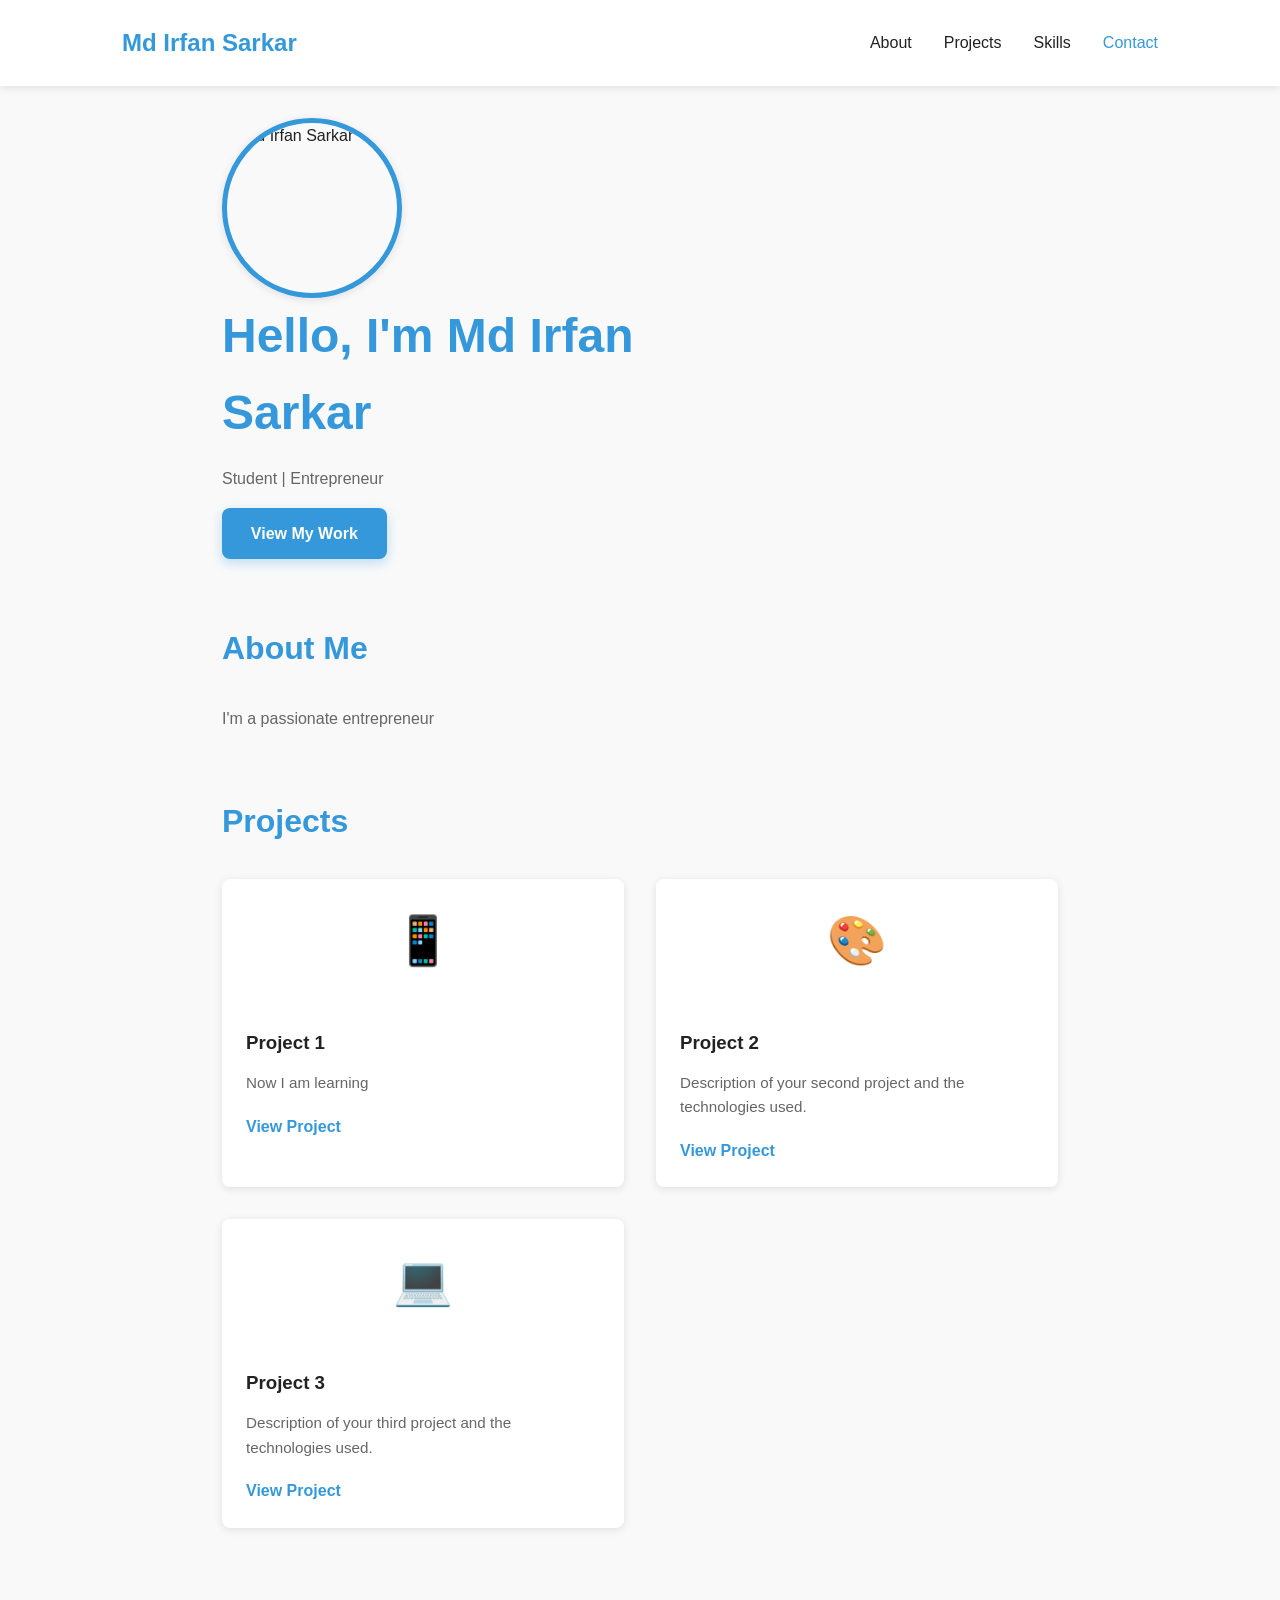
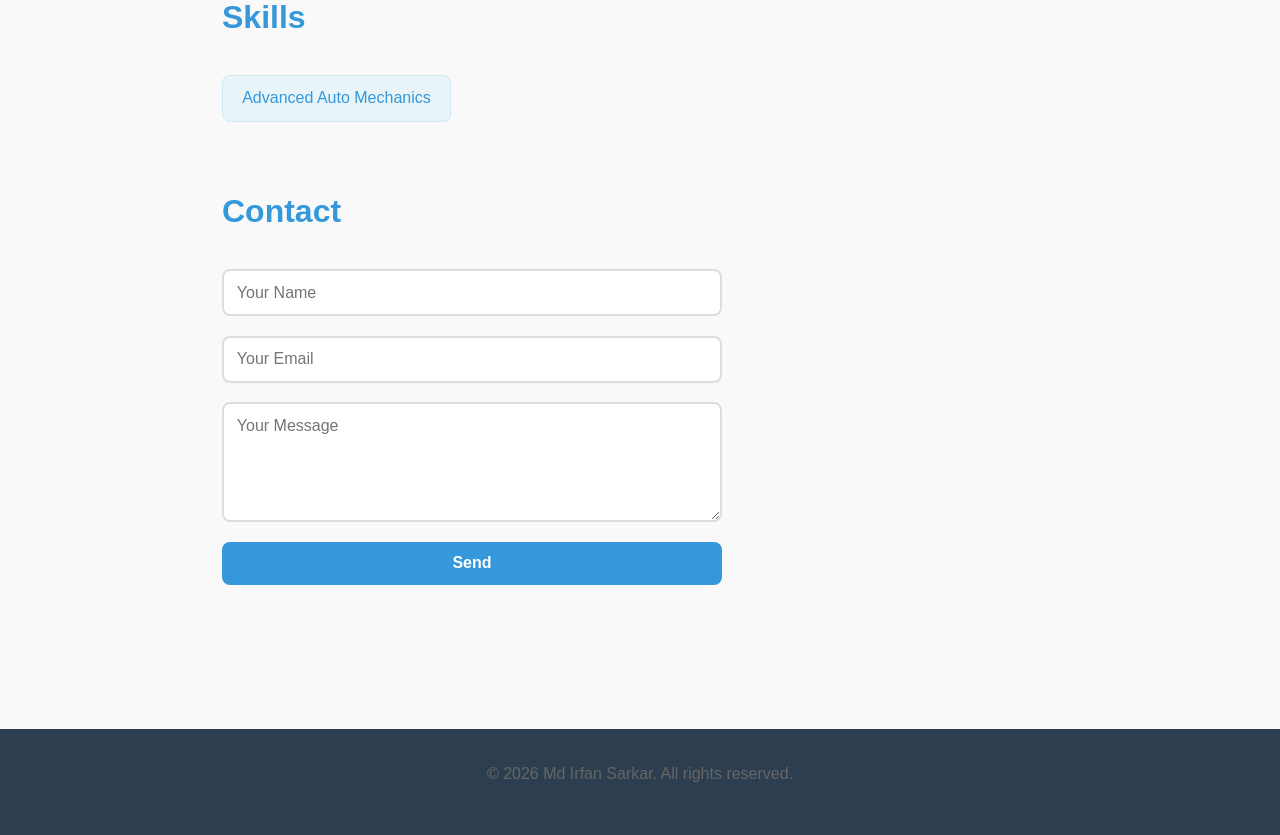
==== index.html @ 59dd5b30 "Fix image source URL in index.html" ====
<!DOCTYPE html>
<html lang="en">
<head>
    <meta charset="UTF-8">
    <meta name="viewport" content="width=device-width, initial-scale=1.0">
    <title>Md Irfan Sarkar | Portfolio</title>
    <link rel="stylesheet" href="style.css">
</head>
<body>
    <header>
        <nav>
            <div class="logo">Md Irfan Sarkar</div>
            <ul>
                <li><a href="#about">About</a></li>
                <li><a href="#projects">Projects</a></li>
                <li><a href="skills.html">Skills</a></li>
                <li><a href="#contact">Contact</a></li>
            </ul>
        </nav>
    </header>

    <main>
        <section class="hero-container">
    
    <div class="profile-img-box">
        <img src="https://github.com/md-irfansarkar/My-portfolio-/issues/2#issue-4520841833" alt="Md Irfan Sarkar" class="profile-pic">
    </div>

    <div class="hero-content">
        <h1>Hello, I'm Md Irfan Sarkar</h1>
        <p class="subtitle">Student | Entrepreneur</p>
        <a href="#" class="cta-btn">View My Work</a>
    </div>

</section>
        <section id="about">
            <h2>About Me</h2>
            <p>I'm a passionate entrepreneur</p>
        </section>

        <section id="projects">
            <h2>Projects</h2>
            <div class="project-list">
                <div class="project-card">
                    <div class="project-image">📱</div>
                    <h3>Project 1</h3>
                    <p>Now I am learning</p>
                    <a href="#" target="_blank">View Project</a>
                </div>
                <div class="project-card">
                    <div class="project-image">🎨</div>
                    <h3>Project 2</h3>
                    <p>Description of your second project and the technologies used.</p>
                    <a href="#" target="_blank">View Project</a>
                </div>
                <div class="project-card">
                    <div class="project-image">💻</div>
                    <h3>Project 3</h3>
                    <p>Description of your third project and the technologies used.</p>
                    <a href="#" target="_blank">View Project</a>
                </div>
            </div>
        </section>

        <section id="skills">
            <h2>Skills</h2>
            <ul class="skills-list">
                <li>Advanced Auto Mechanics</li>
            </ul>
        </section>

        <section id="contact">
            <h2>Contact</h2>
            <form id="contactForm">
                <input type="text" name="name" placeholder="Your Name" required />
                <input type="email" name="email" placeholder="Your Email" required />
                <textarea name="message" placeholder="Your Message" required></textarea>
                <button type="submit">Send</button>
            </form>
            <div id="formMessage"></div>
        </section>
    </main>

    <footer>
        <p>&copy; 2026 Md Irfan Sarkar. All rights reserved.</p>
    </footer>
    <script src="script.js"></script>
</body>
  </html>
---- style.css ----
:root {
    --accent: #3498db;
    --accent-dark: #217dbb;
    --bg: #f9f9f9;
    --text: #222;
    --text-light: #666;
    --border-radius: 8px;
    --shadow: 0 2px 8px rgba(0, 0, 0, 0.1);
}

* {
    margin: 0;
    padding: 0;
    box-sizing: border-box;
}

body {
    font-family: 'Segoe UI', Tahoma, Geneva, Verdana, sans-serif;
    color: var(--text);
    background: var(--bg);
    line-height: 1.6;
}

header {
    background: #fff;
    box-shadow: var(--shadow);
    position: sticky;
    top: 0;
    z-index: 999;
}

nav {
    display: flex;
    justify-content: space-between;
    align-items: center;
    max-width: 1100px;
    margin: 0 auto;
    padding: 1.5em 2em;
}

.logo {
    font-size: 1.5em;
    font-weight: 700;
    color: var(--accent);
}

nav ul {
    list-style: none;
    display: flex;
    gap: 2rem;
}

nav a {
    color: var(--text);
    text-decoration: none;
    font-weight: 500;
    transition: color 0.3s ease;
}

nav a:hover {
    color: var(--accent);
}

main {
    max-width: 900px;
    margin: 0 auto;
    padding: 2em;
}

section {
    margin-bottom: 4em;
    scroll-margin-top: 80px;
}

h1, h2 {
    color: var(--accent);
    margin-bottom: 1em;
}

h1 {
    font-size: 3em;
    margin-bottom: 0.3em;
}

h2 {
    font-size: 2em;
}

h3 {
    margin-bottom: 0.5em;
    color: var(--text);
}

p {
    color: var(--text-light);
    margin-bottom: 1em;
}

/* ==========================================================================
   SURE FIXED HERO SECTION (ছবি ও বাটন ফিক্সড কোড)
   ========================================================================== */
#hero {
    display: flex;
    align-items: center;
    justify-content: center;
    gap: 40px;
    flex-wrap: wrap;
    padding: 3em 0;
    text-align: left;
}

.profile-img-box {
    flex-shrink: 0;
    width: 180px;  /* কন্টেইনারের নির্দিষ্ট সাইজ */
    height: 180px;
}

.profile-pic {
    width: 100%;
    height: 100%;
    border-radius: 50%;        /* ছবি নিখুঁত গোল রাখবে */
    object-fit: cover;         /* ছবি চ্যাপ্টা হতে দেবে না */
    border: 5px solid var(--accent);
    box-shadow: var(--shadow);
    transition: transform 0.3s ease;
    display: block;
}

.profile-pic:hover {
    transform: scale(1.05);
}

.hero-content {
    max-width: 500px;
}

#hero h1 {
    font-size: 3em;
    color: var(--accent);
    margin-bottom: 0.2em;
    font-weight: 700;
}

#hero p {
    font-size: 1.3em;
    color: var(--text-light);
    margin-bottom: 1.5em;
}

/* ভিউ মাই ওয়ার্ক বাটনের সুন্দর স্টাইল */
.cta-btn {
    display: inline-block;
    padding: 0.8em 1.8em;
    background: var(--accent);
    color: #fff !important;    /* লেখার রঙ যেন সবসময় সাদা থাকে */
    border-radius: var(--border-radius);
    text-decoration: none;
    font-weight: 600;
    box-shadow: 0 4px 12px rgba(52, 152, 219, 0.3);
    transition: background 0.3s ease, transform 0.2s ease, box-shadow 0.3s ease;
    border: none;
    cursor: pointer;
}

.cta-btn:hover {
    background: var(--accent-dark);
    transform: translateY(-2px);
    box-shadow: 0 6px 15px rgba(52, 152, 219, 0.4);
}
/* ========================================================================== */

.project-list {
    display: grid;
    grid-template-columns: repeat(auto-fit, minmax(280px, 1fr));
    gap: 2em;
}

.project-card {
    background: #fff;
    padding: 1.5em;
    border-radius: var(--border-radius);
    box-shadow: var(--shadow);
    transition: transform 0.3s ease, box-shadow 0.3s ease;
}

.project-card:hover {
    transform: translateY(-5px);
    box-shadow: 0 4px 15px rgba(52, 152, 219, 0.2);
}

.project-image {
    font-size: 3em;
    text-align: center;
    margin-bottom: 1em;
}

.project-card h3 {
    margin-bottom: 0.7em;
}

.project-card p {
    font-size: 0.95em;
    margin-bottom: 1.2em;
}

.project-card a {
    display: inline-block;
    color: var(--accent);
    text-decoration: none;
    font-weight: 600;
    transition: color 0.3s ease;
}

.project-card a:hover {
    color: var(--accent-dark);
}

.skills-list {
    display: flex;
    flex-wrap: wrap;
    gap: 1em;
    list-style: none;
}

.skills-list li {
    background: #e8f4f8;
    color: var(--accent);
    padding: 0.6em 1.2em;
    border-radius: var(--border-radius);
    font-weight: 500;
    border: 1px solid #d0e8f2;
}

form {
    max-width: 500px;
    display: flex;
    flex-direction: column;
    gap: 1.2em;
}

input, textarea {
    padding: 0.8em;
    border: 2px solid #ddd;
    border-radius: var(--border-radius);
    font-size: 1em;
    font-family: inherit;
    transition: border-color 0.3s ease;
}

input:focus, textarea:focus {
    outline: none;
    border-color: var(--accent);
}

textarea {
    resize: vertical;
    min-height: 120px;
}

button[type="submit"] {
    background: var(--accent);
    color: #fff;
    border: none;
    border-radius: var(--border-radius);
    padding: 0.8em 1.8em;
    cursor: pointer;
    font-weight: 600;
    font-size: 1em;
    transition: background 0.3s ease, transform 0.2s ease;
}

button[type="submit"]:hover {
    background: var(--accent-dark);
    transform: translateY(-2px);
}

button[type="submit"]:active {
    transform: translateY(0);
}

#formMessage {
    padding: 1em;
    border-radius: var(--border-radius);
    margin-top: 0.5em;
    display: none;
}

#formMessage.success {
    background: #d4edda;
    color: #155724;
    border: 1px solid #c3e6cb;
    display: block;
}

footer {
    text-align: center;
    padding: 2em;
    background: #2c3e50;
    color: #ecf0f1;
    margin-top: 3em;
}

/* Mobile responsive */
@media (max-width: 768px) {
    nav {
        flex-direction: column;
        gap: 1em;
        padding: 1em;
    }

    nav ul {
        flex-direction: column;
        gap: 0.8em;
        width: 100%;
    }

    h1 {
        font-size: 2em;
    }

    h2 {
        font-size: 1.5em;
    }

    .project-list {
        grid-template-columns: 1fr;
    }

    main {
        padding: 1em;
    }

    section {
        margin-bottom: 2.5em;
    }

    .skills-list {
        gap: 0.7em;
    }

    /* মোবাইলে ছবি উপরে এবং লেখা নিচে নেয়ার জন্য ফিক্স */
    #hero {
        flex-direction: column;
        text-align: center;
        gap: 25px;
    }
}

@media (max-width: 480px) {
    .logo {
        font-size: 1.2em;
    }

    #hero h1 {
        font-size: 2em;
    }

    h2 {
        font-size: 1.2em;
    }

    .cta-btn {
        padding: 0.7em 1.4em;
        font-size: 0.95em;
    }
}
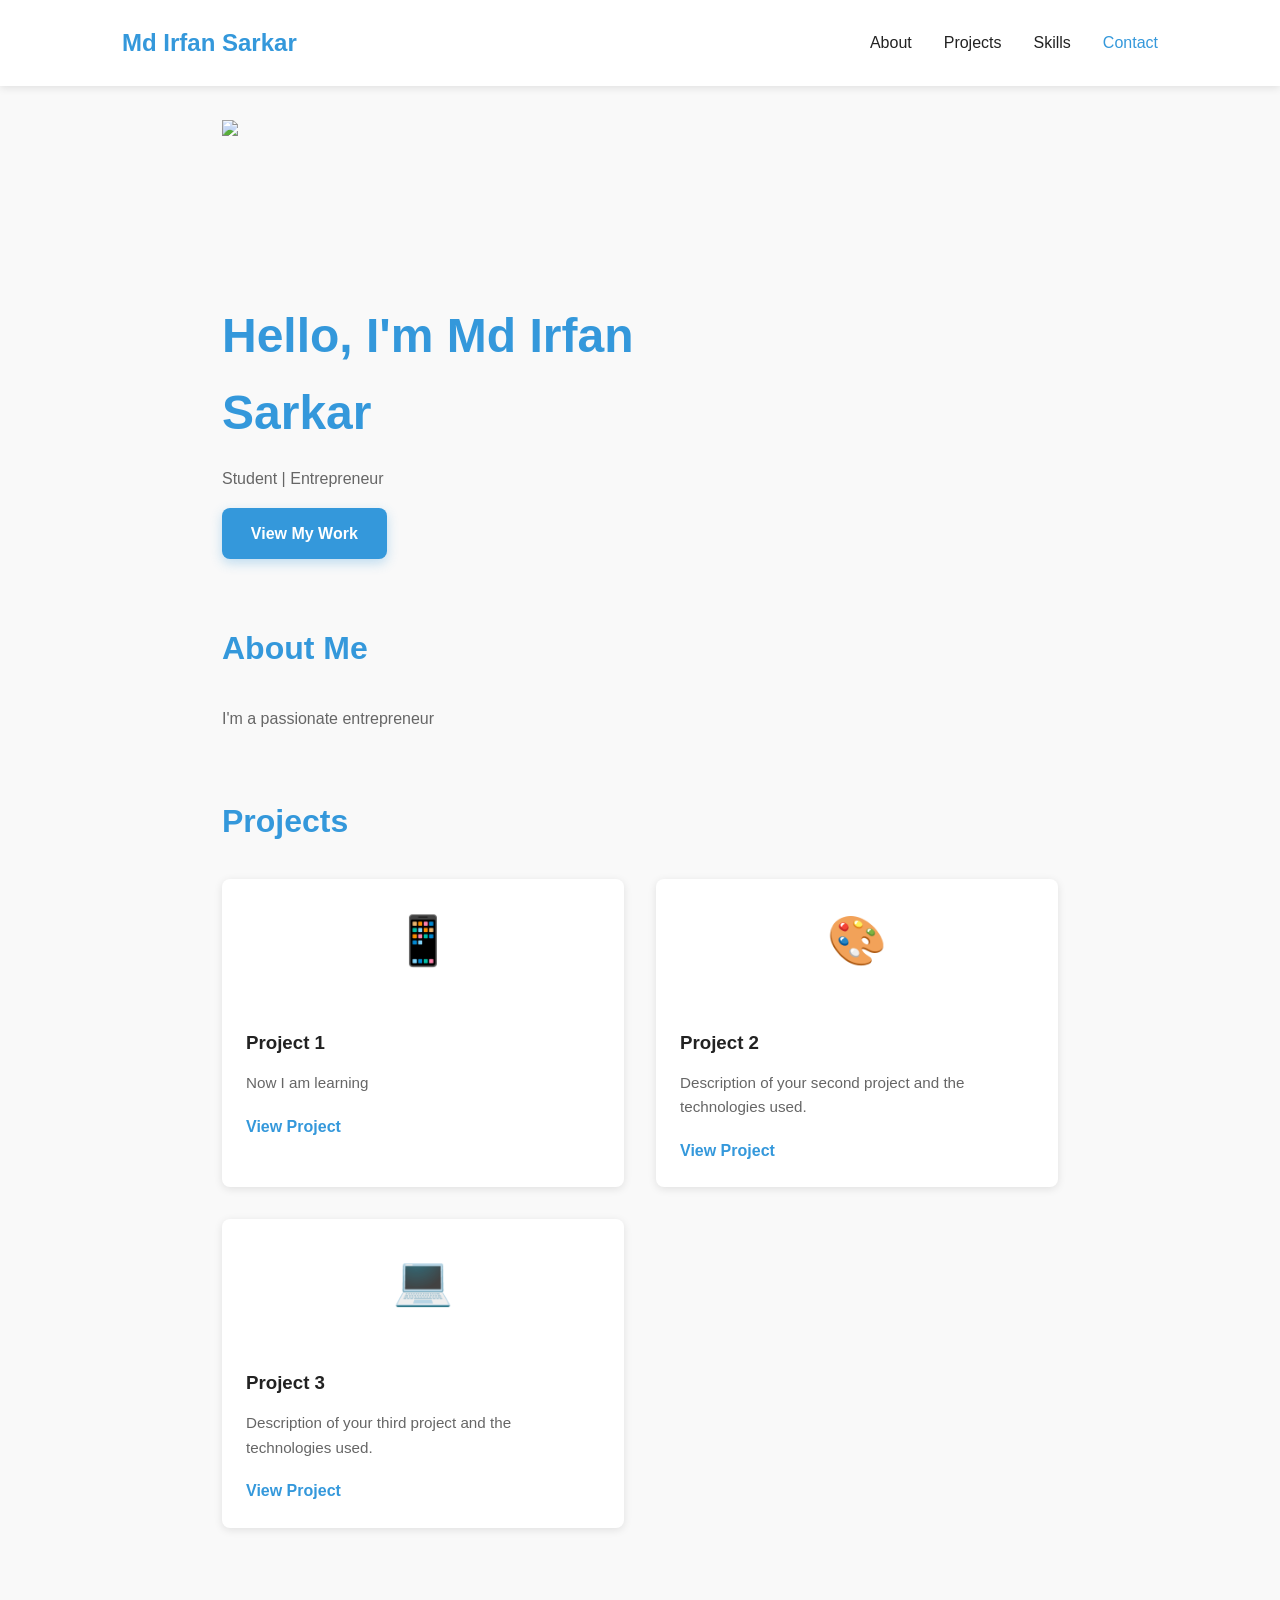
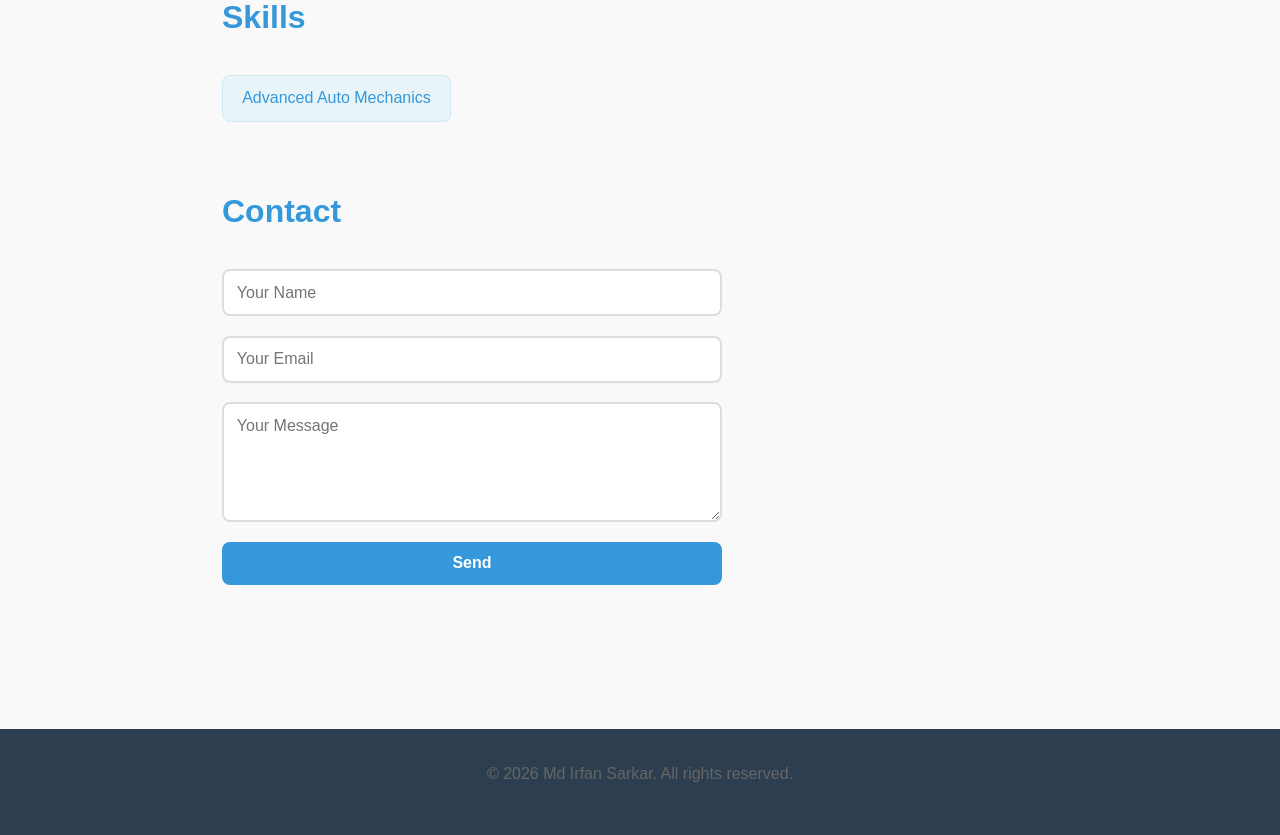
==== commit b4e9069a: "Change profile image source in index.html Updated profile image source in the hero section." ====
--- a/index.html
+++ b/index.html
@@ -23,7 +23,7 @@
         <section class="hero-container">
     
     <div class="profile-img-box">
-        <img src="https://github.com/md-irfansarkar/My-portfolio-/issues/2#issue-4520841833" alt="Md Irfan Sarkar" class="profile-pic">
+        <img src="https://github.com/user-attachments/assets/5a76dd8c-b43d-456a-93de-1785c735730c">
     </div>
 
     <div class="hero-content">
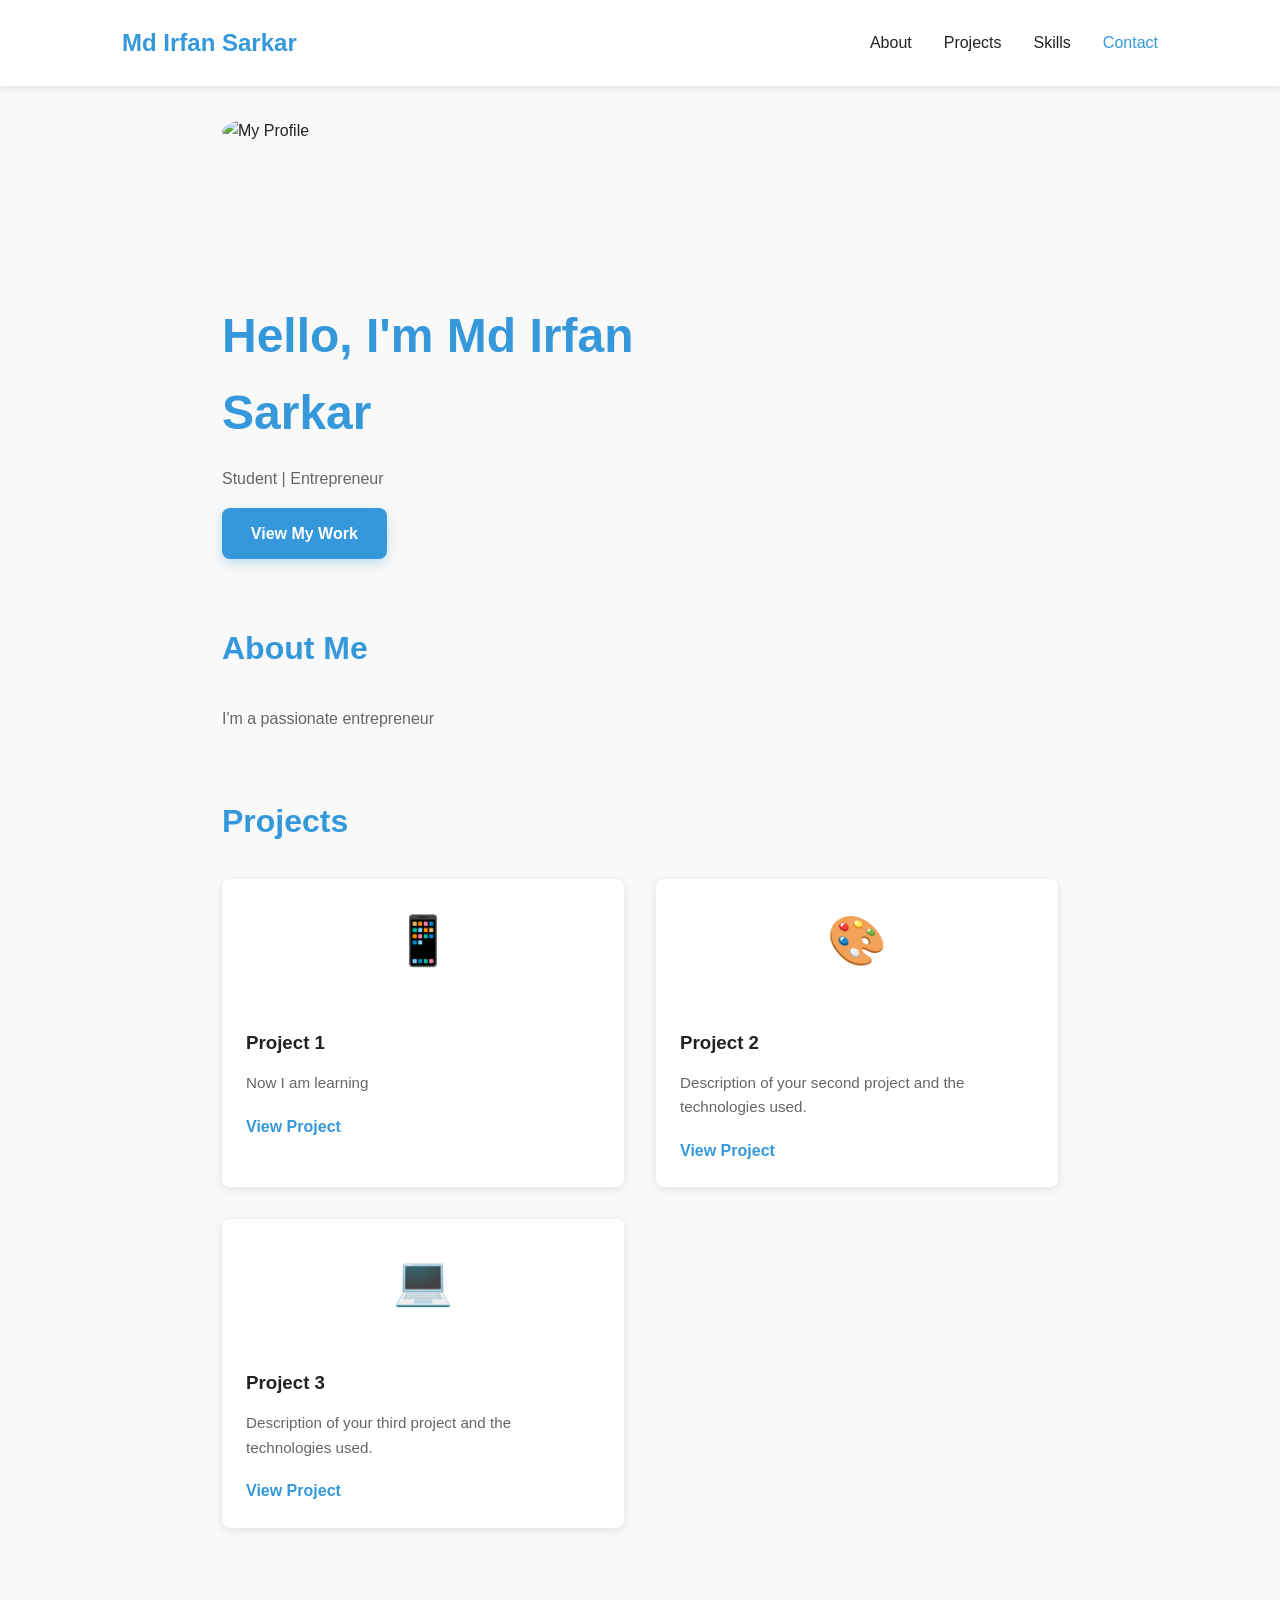
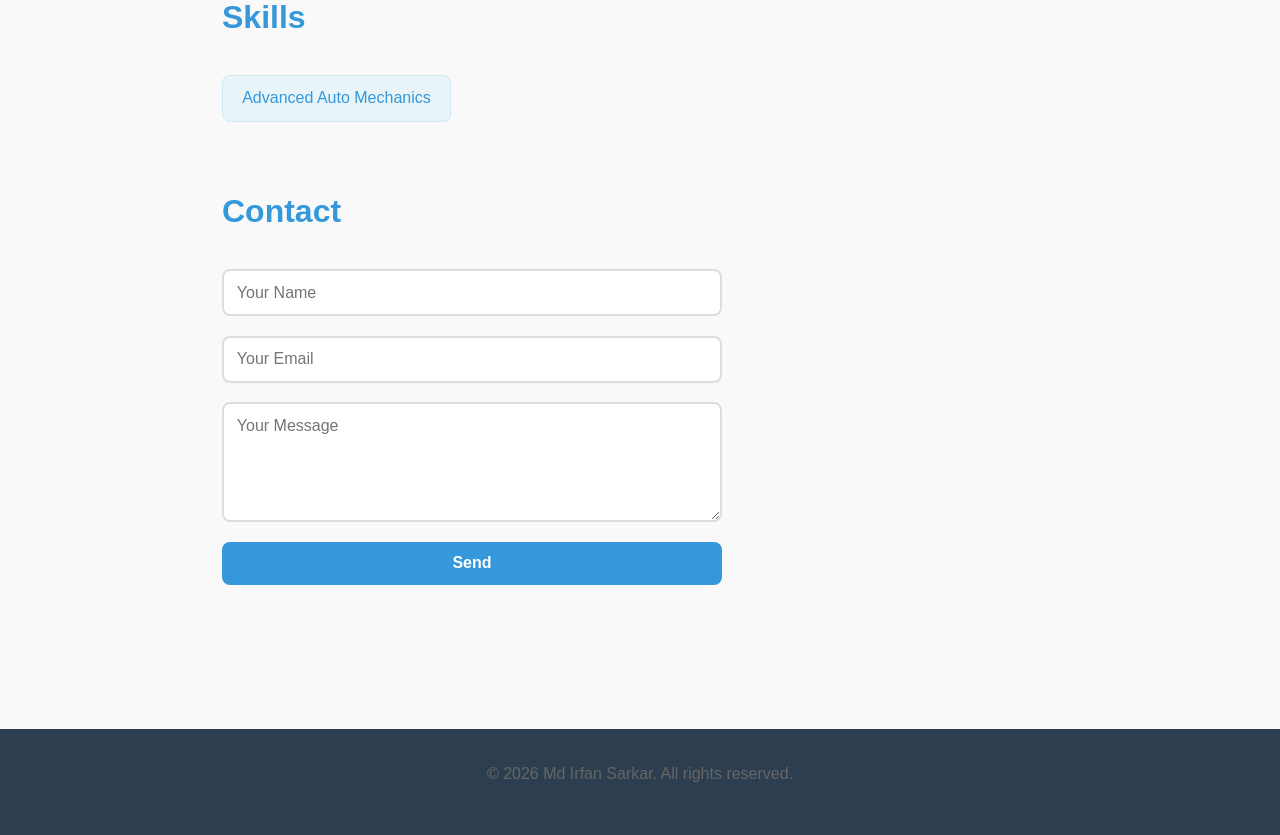
==== commit 2b195d2c: "Add alt attribute and style to profile image" ====
--- a/index.html
+++ b/index.html
@@ -23,7 +23,8 @@
         <section class="hero-container">
     
     <div class="profile-img-box">
-        <img src="https://github.com/user-attachments/assets/5a76dd8c-b43d-456a-93de-1785c735730c">
+        <img src="https://github.com/user-attachments/assets/5a76dd8c-b43d-456a-93de-1785c735730c" alt="My Profile" style="border-radius: 50%; width: 150px; height: 150px; object-fit: cover;">
+        
     </div>
 
     <div class="hero-content">
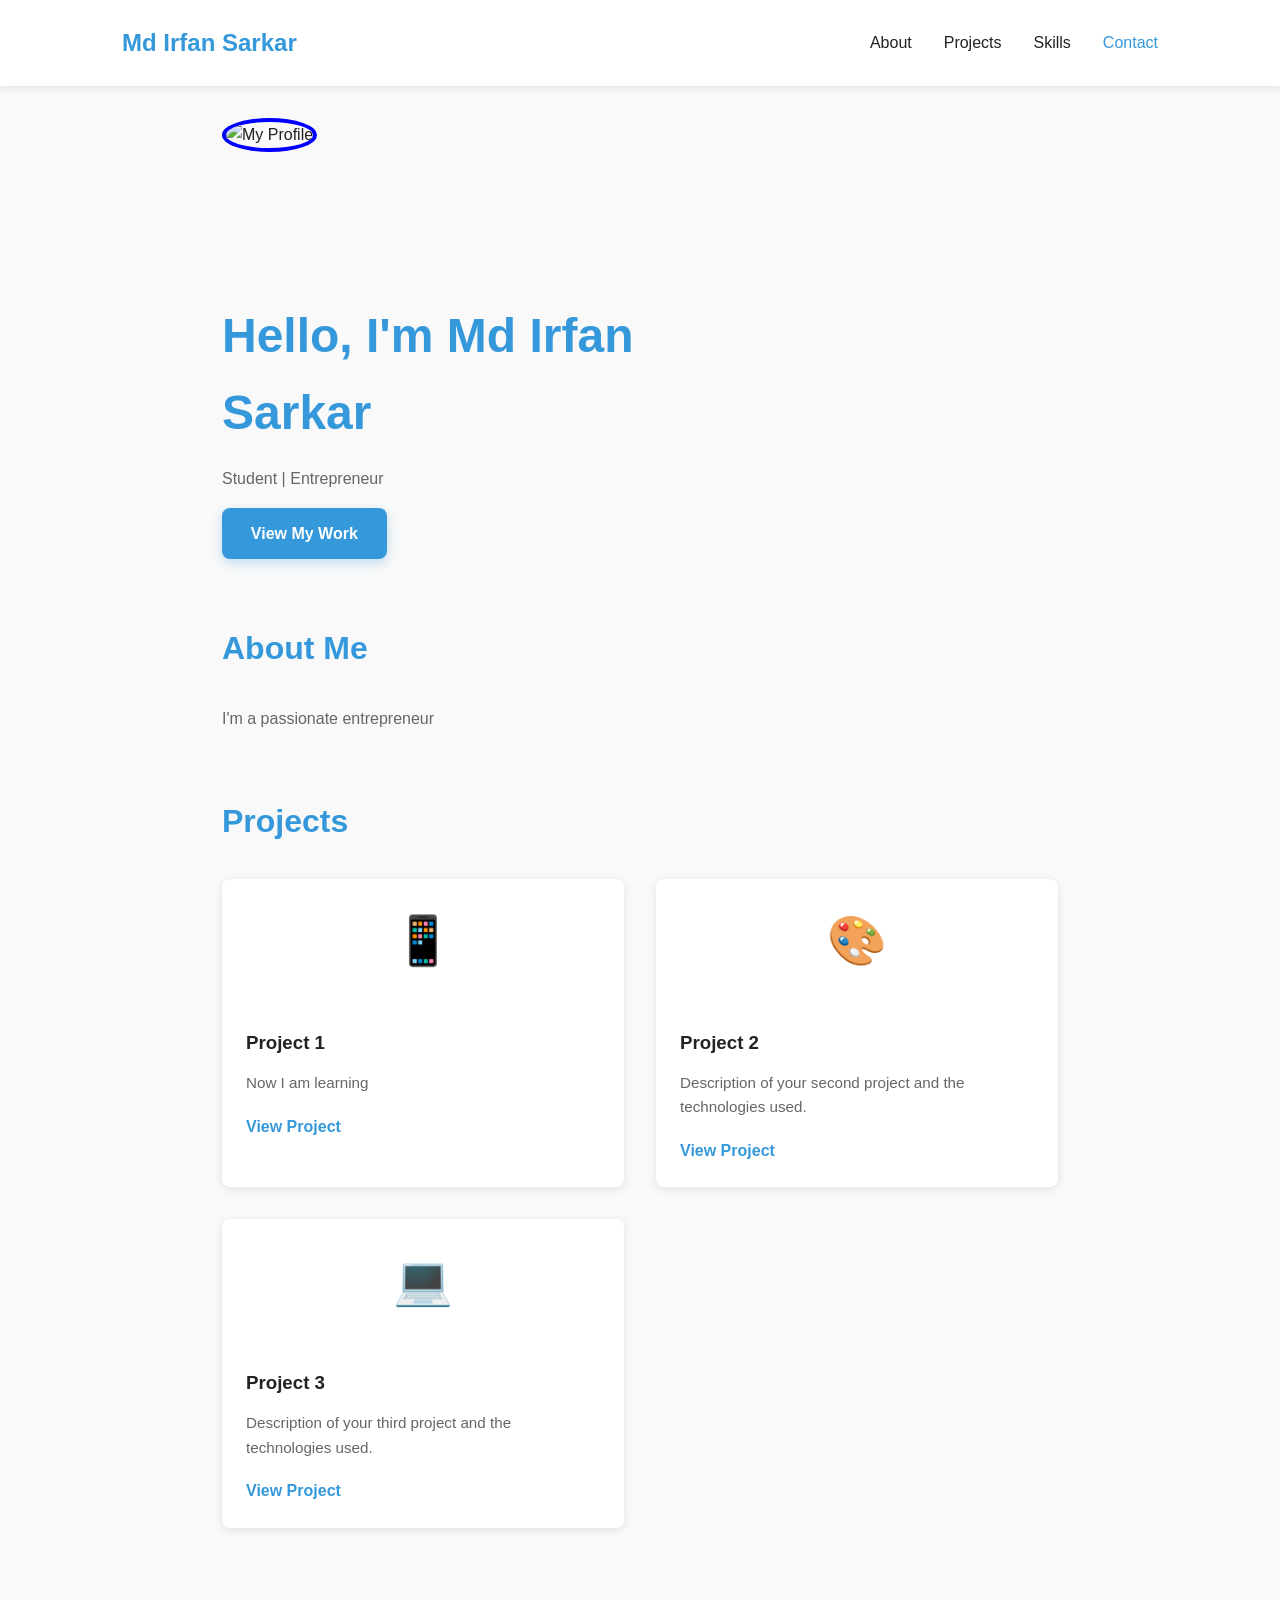
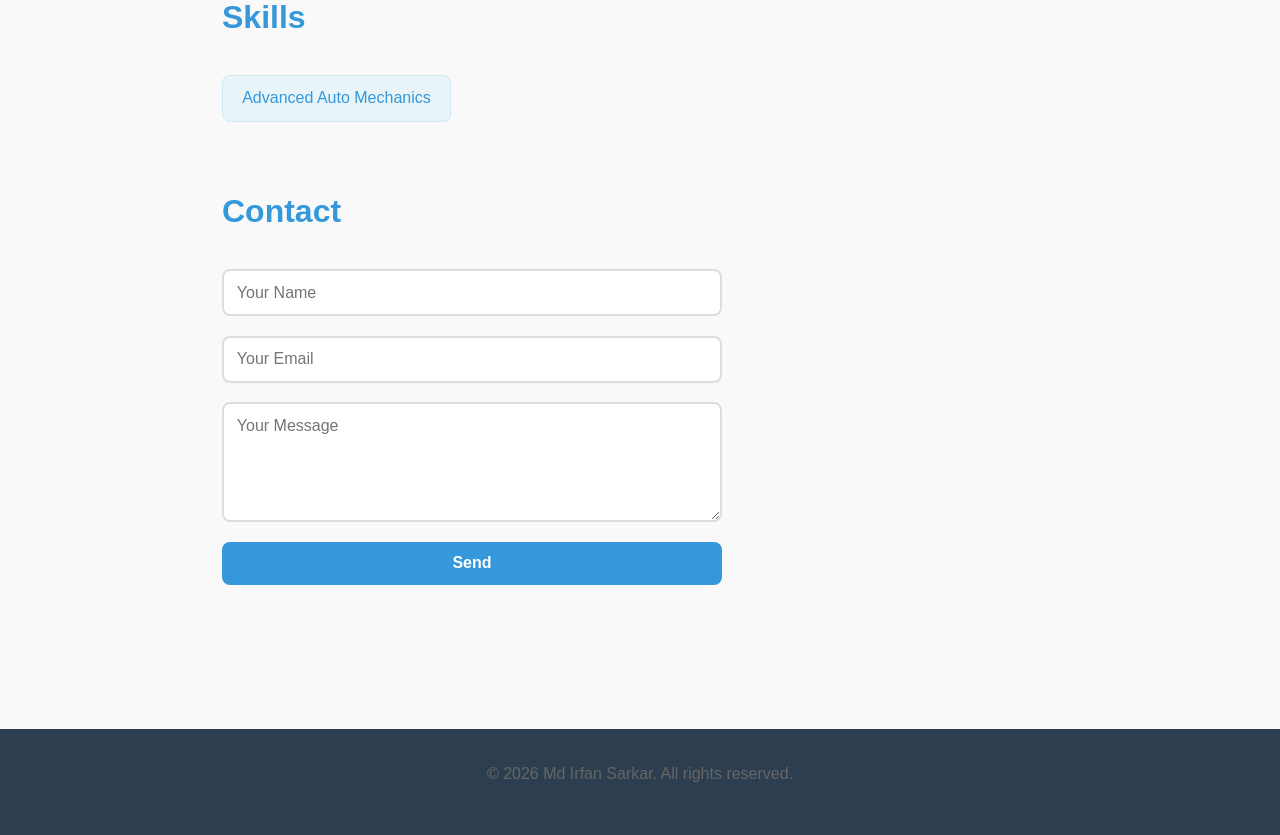
==== commit ee9c5654: "Resize profile image and add border Updated profile image size and added a border." ====
--- a/index.html
+++ b/index.html
@@ -23,7 +23,7 @@
         <section class="hero-container">
     
     <div class="profile-img-box">
-        <img src="https://github.com/user-attachments/assets/5a76dd8c-b43d-456a-93de-1785c735730c" alt="My Profile" style="border-radius: 50%; width: 150px; height: 150px; object-fit: cover;">
+        <img src="https://github.com/user-attachments/assets/5a76dd8c-b43d-456a-93de-1785c735730c" alt="My Profile" style="border-radius: 50%; width: 250px; height: 250px; object-fit: cover; border: 4px solid blue;">
         
     </div>
 
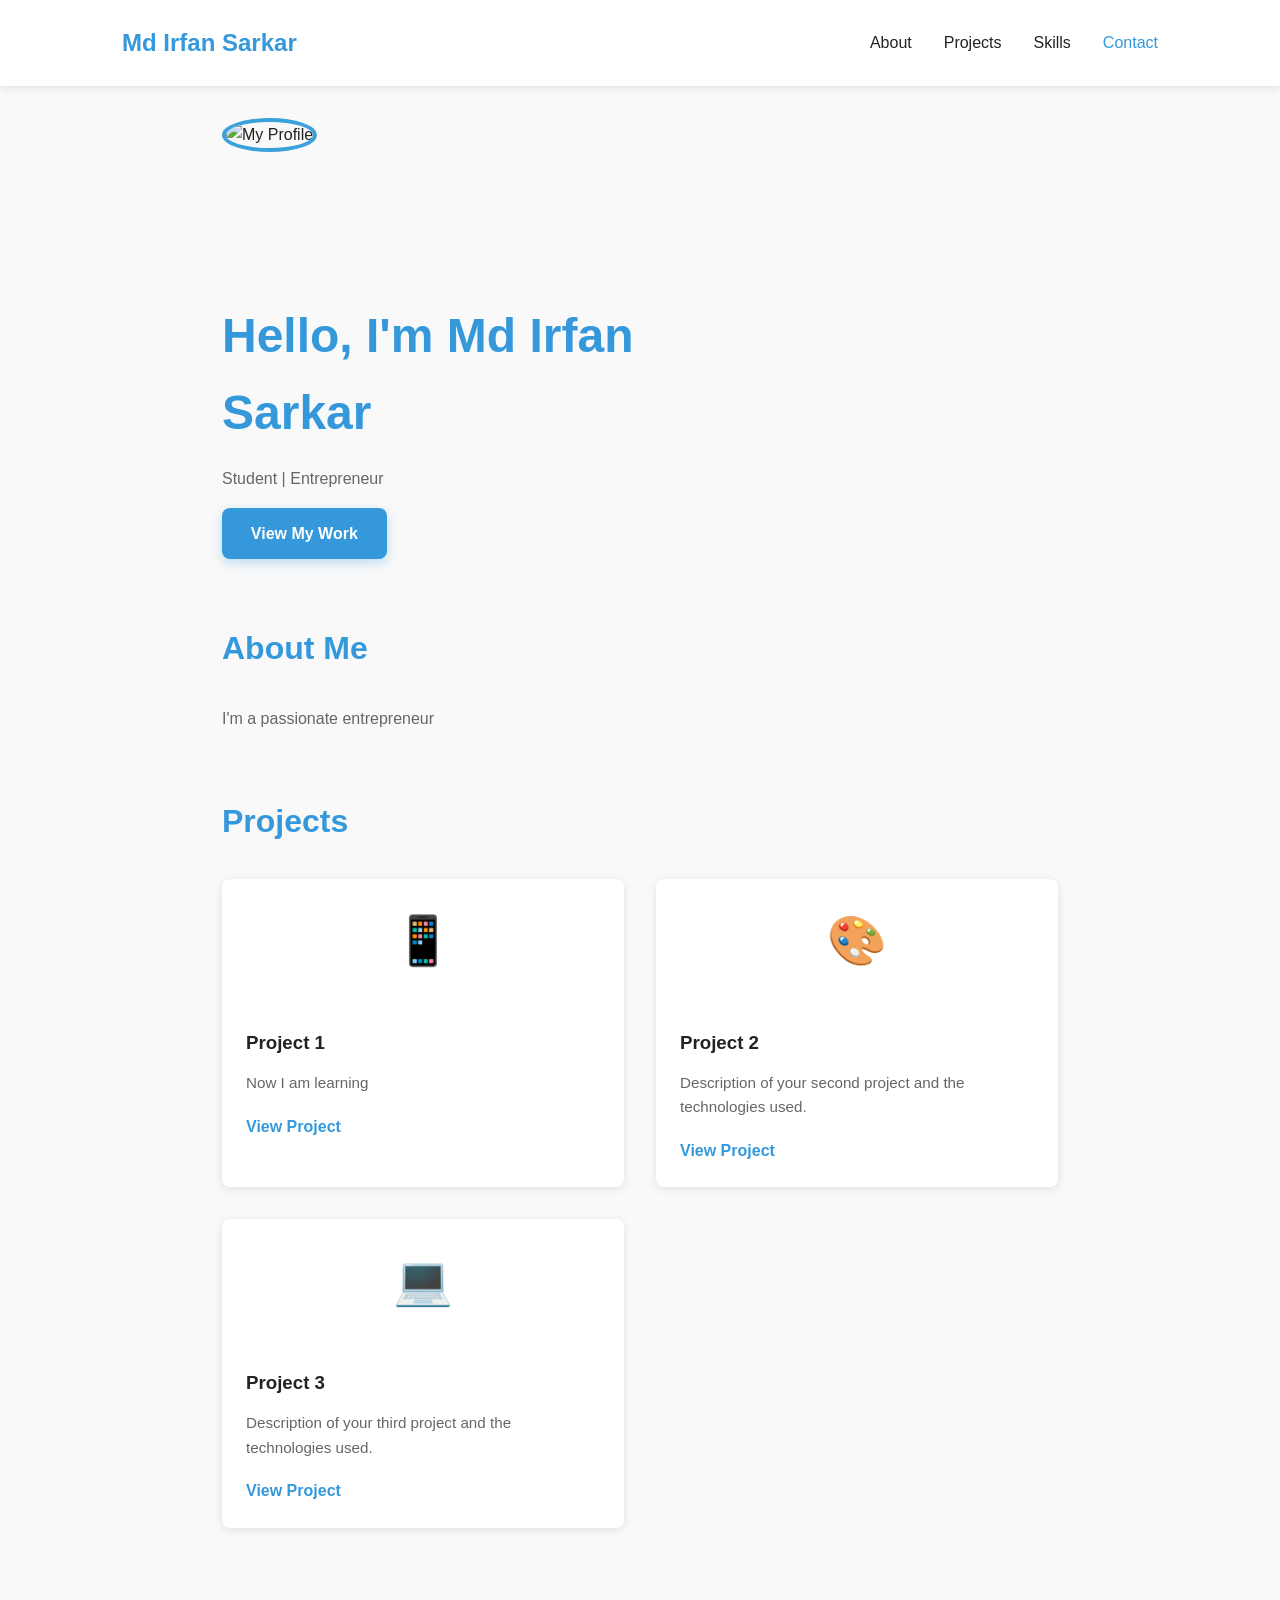
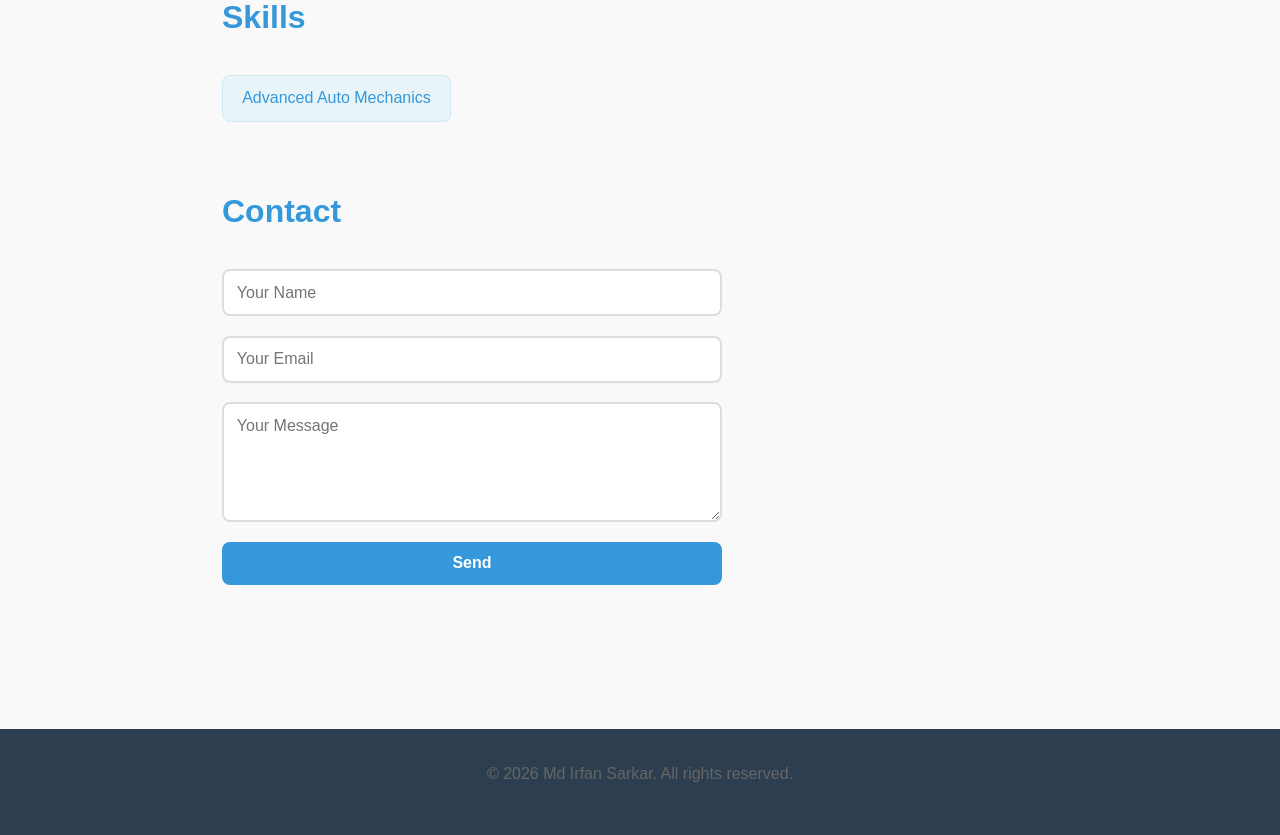
==== commit b02aae69: "Update profile image size and border color" ====
--- a/index.html
+++ b/index.html
@@ -23,7 +23,7 @@
         <section class="hero-container">
     
     <div class="profile-img-box">
-        <img src="https://github.com/user-attachments/assets/5a76dd8c-b43d-456a-93de-1785c735730c" alt="My Profile" style="border-radius: 50%; width: 250px; height: 250px; object-fit: cover; border: 4px solid blue;">
+        <img src="https://github.com/user-attachments/assets/5a76dd8c-b43d-456a-93de-1785c735730c" alt="My Profile" style="border-radius: 50%; width: 200px; height: 200px; object-fit: cover; border: 4px solid #3ba1da;">
         
     </div>
 
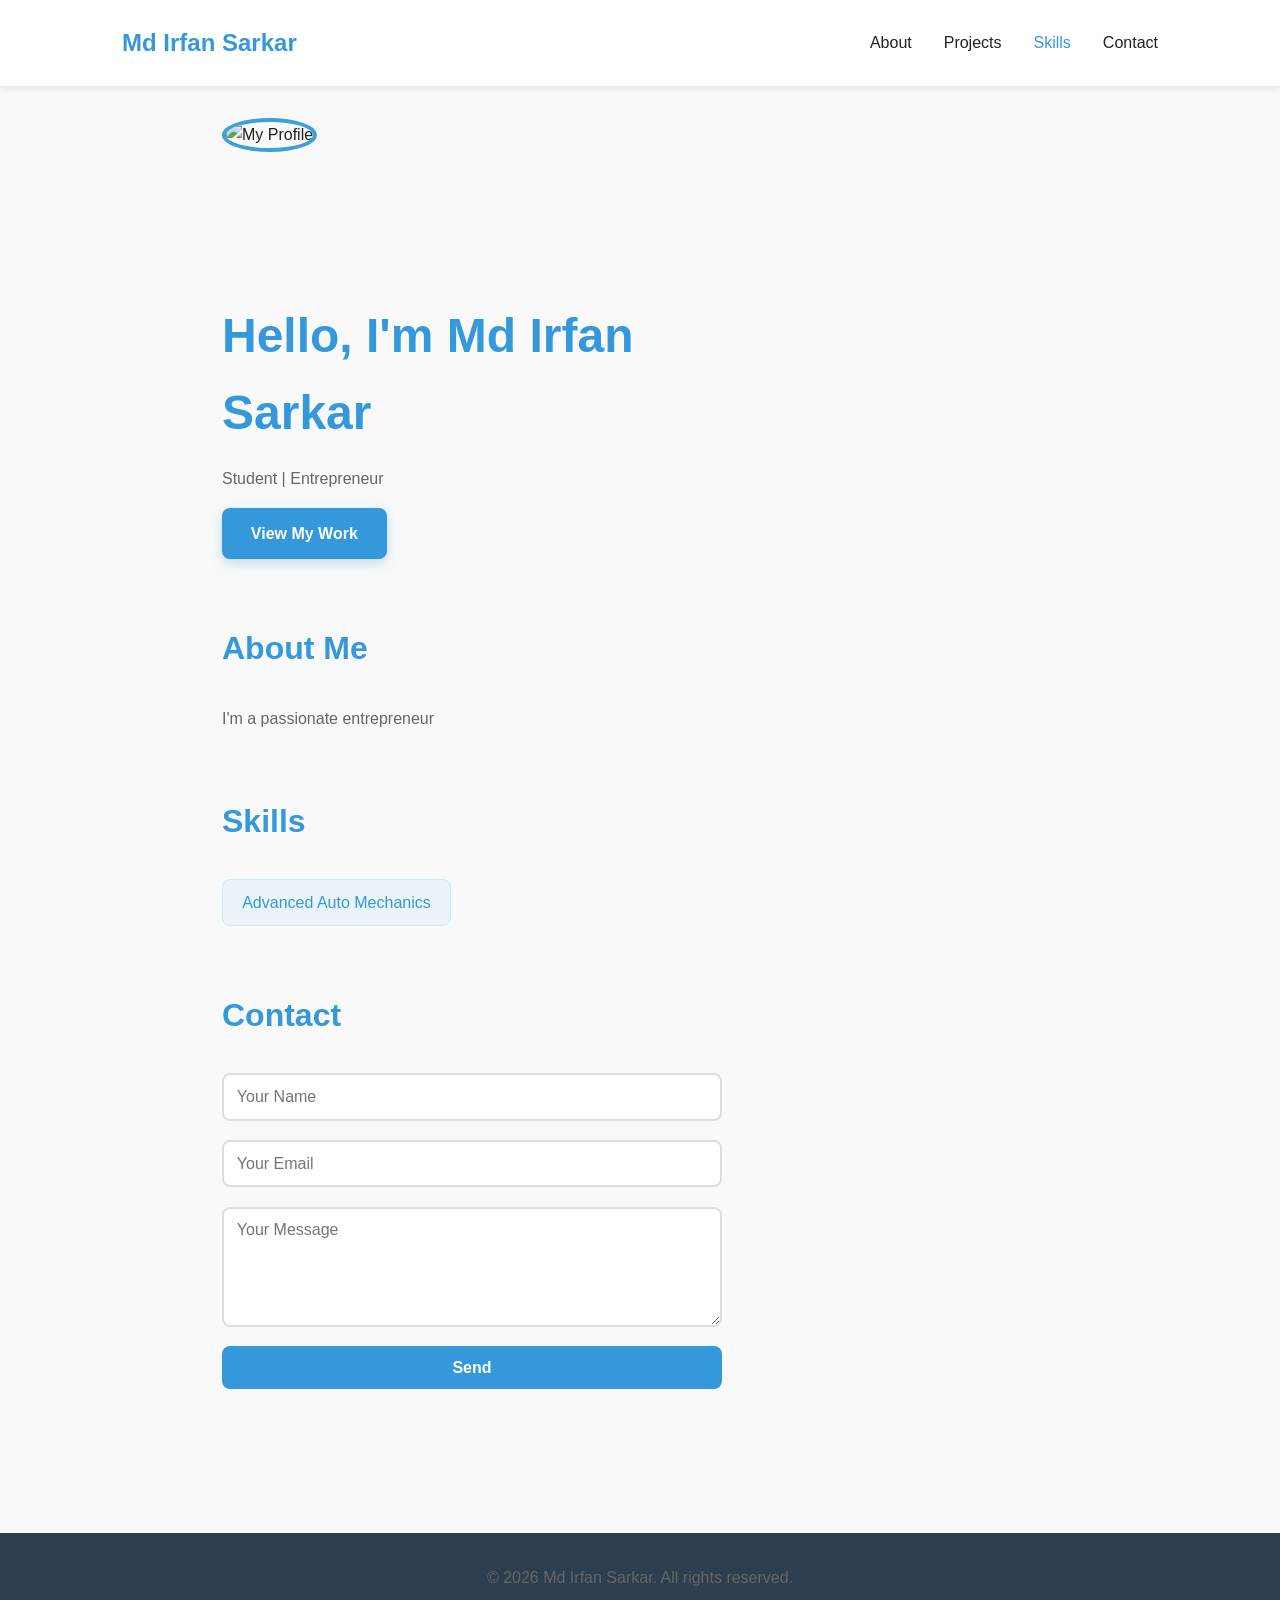
==== commit 5a97f933: "Remove projects section from index.html Removed the projects section from the HTML." ====
--- a/index.html
+++ b/index.html
@@ -23,7 +23,7 @@
         <section class="hero-container">
     
     <div class="profile-img-box">
-        <img src="https://github.com/user-attachments/assets/5a76dd8c-b43d-456a-93de-1785c735730c" alt="My Profile" style="border-radius: 50%; width: 200px; height: 200px; object-fit: cover; border: 4px solid #3ba1da;">
+        <img src="https://github.com/user-attachments/assets/5a76dd8c-b43d-456a-93de-1785c735730c" alt="My Profile" style="border-radius: 50%; width: 180px; height: 180px; object-fit: cover; border: 4px solid #3ba1da;">
         
     </div>
 
@@ -37,30 +37,6 @@
         <section id="about">
             <h2>About Me</h2>
             <p>I'm a passionate entrepreneur</p>
-        </section>
-
-        <section id="projects">
-            <h2>Projects</h2>
-            <div class="project-list">
-                <div class="project-card">
-                    <div class="project-image">📱</div>
-                    <h3>Project 1</h3>
-                    <p>Now I am learning</p>
-                    <a href="#" target="_blank">View Project</a>
-                </div>
-                <div class="project-card">
-                    <div class="project-image">🎨</div>
-                    <h3>Project 2</h3>
-                    <p>Description of your second project and the technologies used.</p>
-                    <a href="#" target="_blank">View Project</a>
-                </div>
-                <div class="project-card">
-                    <div class="project-image">💻</div>
-                    <h3>Project 3</h3>
-                    <p>Description of your third project and the technologies used.</p>
-                    <a href="#" target="_blank">View Project</a>
-                </div>
-            </div>
         </section>
 
         <section id="skills">
